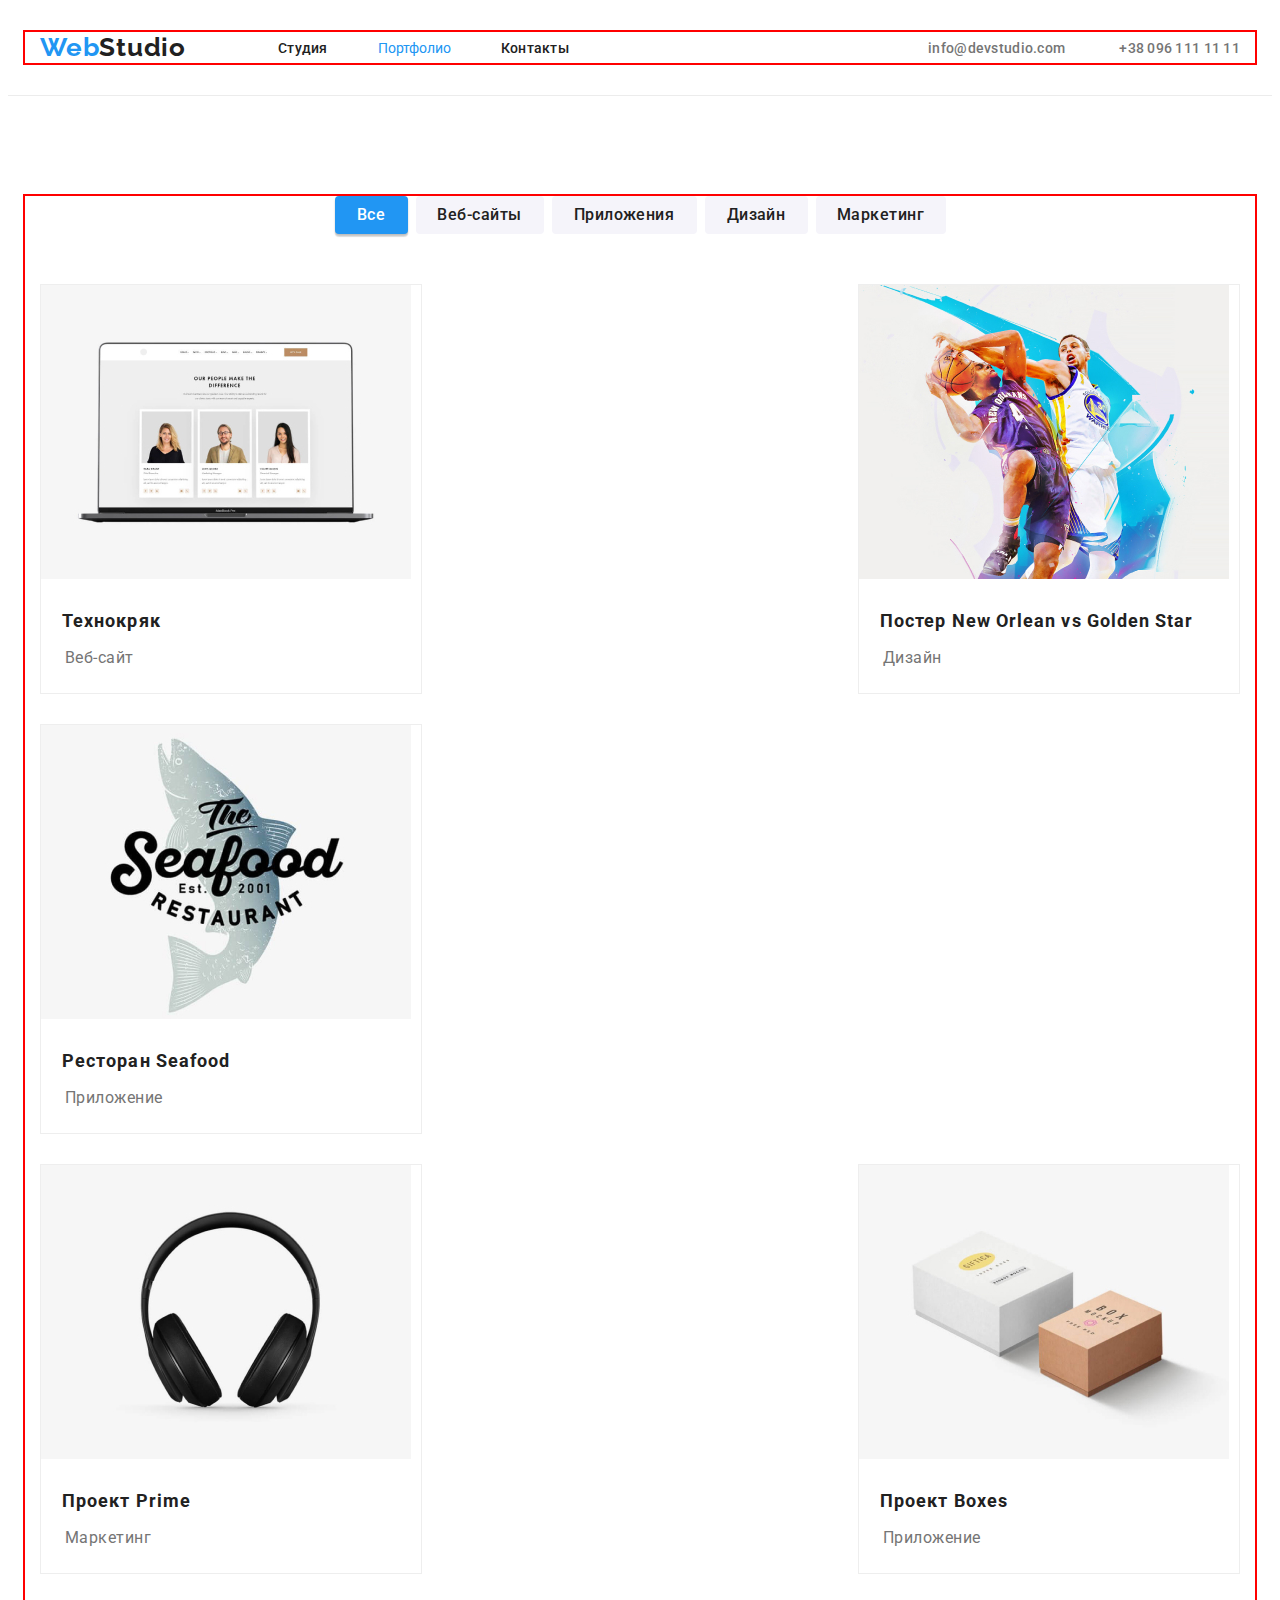
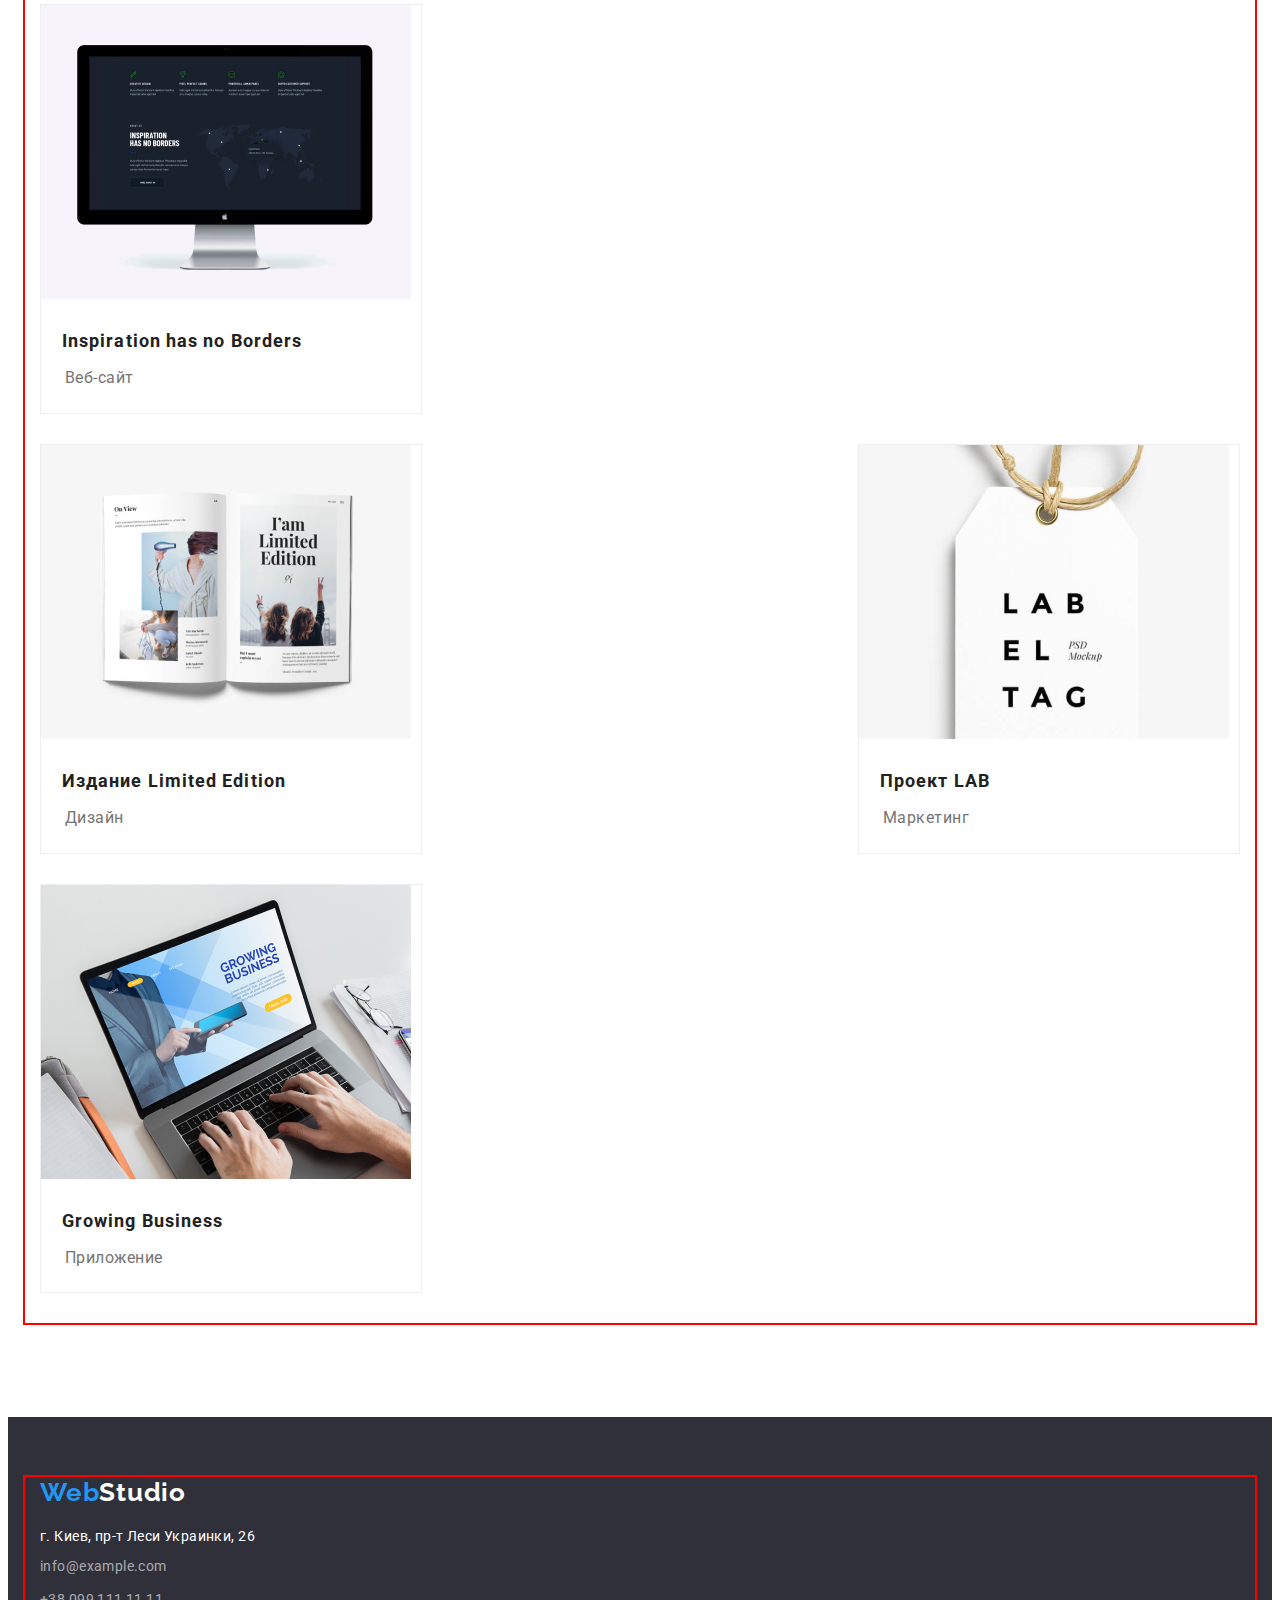
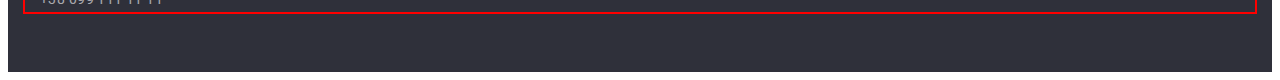
==== portfolio.html @ 5e217f07 "1" ====
<!DOCTYPE html>
<html lang="en">

<head>
    <meta charset="UTF-8" />
    <meta http-equiv="X-UA-Compatible" content="IE=edge" />
    <meta name="viewport" content="width=device-width, initial-scale=1.0" />
    <title>Document</title>
    <link rel="preconnect" href="https://fonts.googleapis.com">
    <link rel="preconnect" href="https://fonts.gstatic.com" crossorigin>
    <link href="https://fonts.googleapis.com/css2?family=Raleway:wght@700&family=Roboto:wght@400;500;700;900&display=swap" rel="stylesheet">
    <link rel="stylesheet" href="https://cdnjs.cloudflare.com/ajax/libs/modern-normalize/1.1.0/modern-normalize.min.css" integrity="sha512-wpPYUAdjBVSE4KJnH1VR1HeZfpl1ub8YT/NKx4PuQ5NmX2tKuGu6U/JRp5y+Y8XG2tV+wKQpNHVUX03MfMFn9Q==" crossorigin="anonymous" referrerpolicy="no-referrer"
    />
    <link rel="stylesheet" href="css/styles.css" />
</head>

<body>
    <header class="header-portfolio header-conect">
        <div class="container header-conect">
            <a href=" " class="logo-portfolio link-for-footer">
                <span class="web-portfolio ">Web</span><span class="studio-portfolio ">Studio</span>
            </a>
            <nav>
                <ul class="menu">
                    <li class="header-items"><a href="index.html " class="studia-portfolio">Студия</a></li>
                    <li class="header-items"><a href="portfolio.html " class="portfolio-2">Портфолио </a></li>
                    <li class="header-items"><a href=" " class="contacts-portfolio">Контакты</a></li>
                </ul>
            </nav>
            <div class="conect">
                <a href="mailto:info@devstudio.com " class="mail-portfolio">info@devstudio.com</a>
                <a href="tel:+380961111111 " class="phone-portfolio">+38 096 111 11 11</a>
            </div>
        </div>
    </header>
    <main>

        <section class="main-section">
            <div class="container">
                <section>
                    <ul class="buttons">
                        <li><button type="button " class="all"><span class="text-for-all"> Все</span></button></li>
                        <li><button type="button " class="website "><span class="text-for-button">Веб-сайты</span> </button></li>
                        <li><button type="button " class="apps"><span class="text-for-button">Приложения</span> </button></li>
                        <li><button type="button " class="design"><span class="text-for-button">Дизайн</span> </button></li>
                        <li><button type="button " class="marketing"><span class="text-for-button">Маркетинг</span> </button></li>
                    </ul>
                </section>
                <section>
                    <div class="container-for-images">

                        <ul class="images-box ">
                            <li class="box">
                                <img src="images/1.1.jpg " alt="Технокряк" width="370" height="294" />
                                <h2 class="for-h2">Технокряк</h2>
                                <p class="for-p ">Веб-сайт</p>
                            </li>
                            <li class="box">
                                <img src="images/2.2.jpg " alt="Постер New Orlean vs Golden Star" width="370" height="294" />
                                <h2 class="for-h2">Постер New Orlean vs Golden Star</h2>
                                <p class="for-p ">Дизайн</p>
                            </li>
                            <li class="box">
                                <img src="images/3.3.jpg " alt="Ресторан Seafood" width="370" height="294" />
                                <h2 class="for-h2">Ресторан Seafood</h2>
                                <p class="for-p ">Приложение</p>
                            </li>
                        </ul>
                        <ul class="images-box">
                            <li class="box">
                                <img src="images/4.4.jpg " alt="headphone" width="370" height="294" />
                                <h2 class="for-h2">Проект Prime</h2>
                                <p class="for-p ">Маркетинг</p>
                            </li>
                            <li class="box">
                                <img src="images/5.5.jpg " alt="Boxes" width="370" height="294" />
                                <h2 class="for-h2">Проект Boxes</h2>
                                <p class="for-p ">Приложение</p>
                            </li>
                            <li class="box">
                                <img src="images/6.6.jpg " alt="Web site on the monitor" width="370" height="294" />
                                <h2 class="for-h2">Inspiration has no Borders</h2>
                                <p class="for-p "> Веб-сайт</p>
                        </ul>
                        <ul class="images-box ">
                            </li>
                            <li class="box">
                                <img src="images/7.7.jpg " alt="Megazine" width="370" height="294" />
                                <h2 class="for-h2">Издание Limited Edition</h2>
                                <p class="for-p ">Дизайн</p>
                            </li>
                            <li class="box">
                                <img src="images/8.8.jpg " alt="tag" width="370" height="294" />
                                <h2 class="for-h2">Проект LAB</h2>
                                <p class="for-p ">Маркетинг</p>
                            </li>
                            <li class="box">
                                <img src="images/9.9.jpg " alt="laptop" width="370" height="294" />
                                <h2 class="for-h2">Growing Business</h2>
                                <p class="for-p ">Приложение</p>
                            </li>
                        </ul>
                    </div>
                </section>
            </div>
        </section>
    </main>

    <footer>
        <div class="container">
            <a href=" " class="logo-footer">
                <span class="web ">Web</span><span class="studio-footer">Studio</span>
            </a>
            <address class="address-flex"> 
            <a href="" class="map-footer">г. Киев, пр-т Леси Украинки, 26</a>
            <a href="mailto:info@example.com" class="mail-footer">info@example.com</a>
            <a href="tel:+380991111111" class="tel-footer">+38 099 111 11 11</a>
        </address>
        </div>
    </footer>
</body>

</html>
---- css/styles.css ----
p,
h1,
h2,
h3,
h4,
h5,
h6 {
    margin: 0;
}

ul,
ol {
    margin: 0;
    padding: 0;
}


/* ----------------------reset---------------------------------- */

:root {
    --main-color: #212121;
    --second-color: #757575;
    --main-font-weight: 500;
}

body {
    font-family: 'Roboto', sans-serif;
    color: black;
}

.container {
    width: 1200px;
    padding-left: 15px;
    padding-right: 15px;
    margin: 0 auto;
    outline: 2px solid red;
}

.header-web {
    padding-top: 24px;
    padding-bottom: 32px;
}

.header-conect {
    display: flex;
    align-items: center
}

.header-items:not(:last-child) {
    margin-right: 50px;
}

.conect {
    margin-left: auto;
}

.logo {
    margin-right: 93px;
    width: 145px;
    height: 31px;
    font-family: Raleway, sans-serif;
    font-weight: bold;
    font-size: 26px;
    line-height: 1.19;
    letter-spacing: 0.03em;
    text-decoration: none;
}

.web {
    font-family: Raleway, sans-serif;
    color: #2196F3;
}

.studio {
    font-family: Raleway, sans-serif;
    color: black;
}

.menu {
    display: flex;
    align-items: center;
    list-style-type: none;
}

.studia {
    width: 49px;
    height: 16px;
    color: #2196F3;
    font-weight: var(--main-font-weight);
    font-size: 14px;
    line-height: 1.14;
    letter-spacing: 0.02em;
    text-decoration: none;
}

.portfolio {
    width: 77px;
    height: 16px;
    color: #212121;
    font-weight: var(--main-font-weight);
    font-size: 14px;
    line-height: 1.14;
    letter-spacing: 0.02em;
    text-decoration: none;
}

.contacts {
    width: 68px;
    height: 16px;
    color: #212121;
    font-weight: var(--main-font-weight);
    font-size: 14px;
    line-height: 1.14;
    letter-spacing: 0.02em;
    text-decoration: none;
}

.mail {
    width: 135px;
    height: 16px;
    text-decoration: none;
    color: #757575;
    font-weight: var(--main-font-weight);
    font-size: 14px;
    line-height: 1.14;
    letter-spacing: 0.02em;
    text-decoration: none;
}

.mail:hover {
    color: #2196F3;
}

.phone {
    text-decoration: none;
    color: #757575;
    font-weight: var(--main-font-weight);
    font-size: 14px;
    line-height: 1.14;
    margin-left: 50px;
}


/* -----------------------------Main-------------------------------- */

.efect {
    background-color: #2F303A;
    padding-top: 200px;
    padding-bottom: 200px;
}

.container-efect {
    display: flex;
    justify-content: center;
}

.for-h1 {
    text-align: center;
    color: #FFFFFF;
    text-transform: uppercase;
    font-weight: 900;
    font-size: 44px;
    line-height: 1.36;
    margin-bottom: 40px
}

.order {
    background-color: #2196F3;
    color: #FFFFFF;
    border-radius: 4px;
    text-align: center;
    width: 200px;
    height: 50px;
    font: inherit;
    font-weight: bold;
    font-size: 16px;
    line-height: 1.87;
    letter-spacing: 0.06em;
}

.text-button {
    font-family: inherit;
    font-style: normal;
    font-weight: bold;
    font-size: 16px;
    line-height: 1.87;
}

.items {
    display: flex;
    justify-content: center;
    list-style-type: none;
}

.our-sence {
    padding-top: 94px;
    padding-bottom: 94px;
}

.evocation {
    padding-top: 94px;
    padding-bottom: 94px;
}

.names {
    width: 270px;
    color: var(--main-color);
    font-weight: bold;
    font-size: 14px;
    line-height: 1.14;
    text-transform: uppercase;
    margin-bottom: 10px;
}

.p-style {
    height: 75px;
    width: 270px;
    color: var(--second-color);
    font-family: inherit;
    font-weight: normal;
    font-size: 14px;
    line-height: 1.71;
}

.block {
    width: 270px;
    height: 75px;
    list-style-type: none;
}

.h2-style {
    color: var(--main-color);
    font-weight: bold;
    font-size: 36px;
    line-height: 1.16;
    text-align: center;
    margin-bottom: 50px;
}

.images {
    display: flex;
    justify-content: center;
    list-style-type: none;
}

.image-item:not(:last-child) {
    margin-right: 30px;
}

.images-team {
    display: flex;
    list-style-type: none;
}

.dream-team {
    background-color: #F5F4FA;
    padding-top: 94px;
    padding-bottom: 94px;
}

.team {
    box-shadow: 0px 1px 3px rgba(0, 0, 0, 0.12), 0px 1px 1px rgba(0, 0, 0, 0.14), 0px 2px 1px rgba(0, 0, 0, 0.2);
    border-radius: 0px 0px 4px 4px;
    width: 270px;
    margin-right: 30px;
}

.full-name {
    text-align: center;
    font-weight: var(--main-font-weight);
    font-size: 16px;
    line-height: 1.18;
    letter-spacing: 0.03em;
    color: var(--main-color);
    margin-top: 30px;
}

.position {
    text-align: center;
    font-size: 16px;
    line-height: 1.18;
    letter-spacing: 0.03em;
    color: var(--second-color);
    margin-top: 10px;
    margin-bottom: 30px;
}

footer {
    background-color: #2F303A;
    padding-top: 60px;
    padding-bottom: 60px;
}

.address-flex {
    display: flex;
    flex-direction: column;
}

.studio-footer {
    font-family: Raleway, sans-serif;
    color: white;
}

.logo-footer {
    width: 145px;
    height: 31px;
    font-family: Raleway, sans-serif;
    font-style: normal;
    font-weight: bold;
    font-size: 26px;
    line-height: 1.19;
    letter-spacing: 0.03em;
    text-decoration: none;
}

.map-footer {
    font-family: inherit;
    font-style: normal;
    font-weight: normal;
    font-size: 14px;
    line-height: 1.19;
    letter-spacing: 0.03em;
    color: #FFFFFF;
    text-decoration: none;
    margin-top: 20px;
}

.mail-footer {
    font-style: normal;
    font-size: 14px;
    line-height: 1.74;
    color: rgba(255, 255, 255, 0.6);
    letter-spacing: 0.03em;
    text-decoration: none;
    margin-top: 9px;
}

.tel-footer {
    font-style: normal;
    font-size: 14px;
    line-height: 1.74;
    color: rgba(255, 255, 255, 0.6);
    letter-spacing: 0.03em;
    text-decoration: none;
    margin-top: 9px;
}


/* -------------------------------------page-portfolio---------------------- */

.header-portfolio {
    border-bottom: 1px solid #ECECEC;
    padding-top: 24px;
    padding-bottom: 32px;
}

.logo-portfolio {
    margin-right: 93px;
    width: 145px;
    height: 31px;
    font-size: 26px;
    font-weight: bold;
    font-family: Raleway, sans-serif;
    letter-spacing: 0.03em;
    text-decoration: none;
}

.web-portfolio {
    color: #2196F3;
}

.studio-portfolio {
    color: var(--main-color);
}

.portfolio-2 {
    width: 77px;
    height: 16px;
    color: #2196F3;
    font-size: 14px;
    text-decoration: none;
}

.studia-portfolio {
    width: 49px;
    height: 16px;
    color: var(--main-color);
    font-weight: var(--main-font-weight);
    font-size: 14px;
    line-height: 1.14;
    letter-spacing: 0.02em;
    text-decoration: none;
}

.contacts-portfolio {
    width: 68px;
    height: 16px;
    color: var(--main-color);
    font-weight: var(--main-font-weight);
    font-size: 14px;
    line-height: 1.14;
    letter-spacing: 0.02em;
    text-decoration: none;
}

.mail-portfolio {
    width: 135px;
    height: 16px;
    text-decoration: none;
    color: #757575;
    font-weight: var(--main-font-weight);
    font-size: 14px;
    line-height: 1.14;
    letter-spacing: 0.02em;
    text-decoration: none;
}

.phone-portfolio {
    text-decoration: none;
    color: #757575;
    font-weight: var(--main-font-weight);
    font-size: 14px;
    line-height: 1.14;
    letter-spacing: 0.02em;
    text-decoration: none;
    margin-left: 50px;
}

.main-section {
    padding-top: 100px;
    padding-bottom: 94px;
}

.buttons {
    display: flex;
    justify-content: center;
    list-style-type: none;
    margin-bottom: 50px;
}


/* for buttons */

.all {
    border-style: none;
    background-color: #2196F3;
    width: 73px;
    height: 38px;
    box-shadow: 0px 3px 1px rgba(0, 0, 0, 0.1), 0px 1px 2px rgba(0, 0, 0, 0.08), 0px 2px 2px rgba(0, 0, 0, 0.12);
    border-radius: 4px;
    margin-right: 8px;
}

.all:hover,
.website:hover,
.apps:hover,
.design:hover,
.marketing:hover {
    border-radius: 4px;
    border: solid #2196F3 0.15em;
}

.website {
    text-align: center;
    width: 128px;
    height: 38px;
    border-style: none;
    background-color: #F5F4FA;
    border-radius: 4px;
    margin-right: 8px;
}

.apps {
    text-align: center;
    width: 145px;
    height: 38px;
    border-style: none;
    background-color: #F5F4FA;
    border-radius: 4px;
    margin-right: 8px;
}

.design {
    text-align: center;
    width: 103px;
    height: 38px;
    border-style: none;
    background-color: #F5F4FA;
    border-radius: 4px;
    margin-right: 8px;
}

.marketing {
    text-align: center;
    width: 130px;
    height: 38px;
    border-style: none;
    background-color: #F5F4FA;
    border-radius: 4px;
}

.text-for-all {
    font-family: 'Roboto', sans-serif;
    font-weight: 500;
    font-weight: var(--main-font-weight);
    font-size: 16px;
    line-height: 1.62;
    letter-spacing: 0.03em;
    color: #FFFFFF;
}

.text-for-all:hover {
    cursor: pointer;
}

.text-for-button {
    font-family: 'Roboto', sans-serif;
    font-weight: 500;
    font-weight: var(--main-font-weight);
    font-size: 16px;
    line-height: 1.62;
    letter-spacing: 0.03em;
    color: var(--main-color);
}

.text-for-button:hover {
    cursor: pointer;
}


/* block-images */

.images-box {
    display: flex;
    justify-content: space-between;
    flex-wrap: wrap;
    margin-left: -30px;
}

.box {
    background-color: #FFFFFF;
    border: 1px solid #EEEEEE;
    list-style-type: none;
    width: calc(100% / 3 - 30px);
    margin-left: 30px;
    margin-bottom: 30px;
}

.for-h2 {
    width: 322px;
    font-weight: bold;
    font-size: 18px;
    line-height: 2;
    letter-spacing: 0.06em;
    color: var(--main-color);
    text-transform: none;
    margin-top: 20px;
    margin-left: 21px;
}

.for-p {
    font-size: 16px;
    line-height: 1.87;
    letter-spacing: 0.03em;
    color: var(--second-color);
    margin-top: 4px;
    margin-bottom: 20px;
    margin-left: 24px;
}
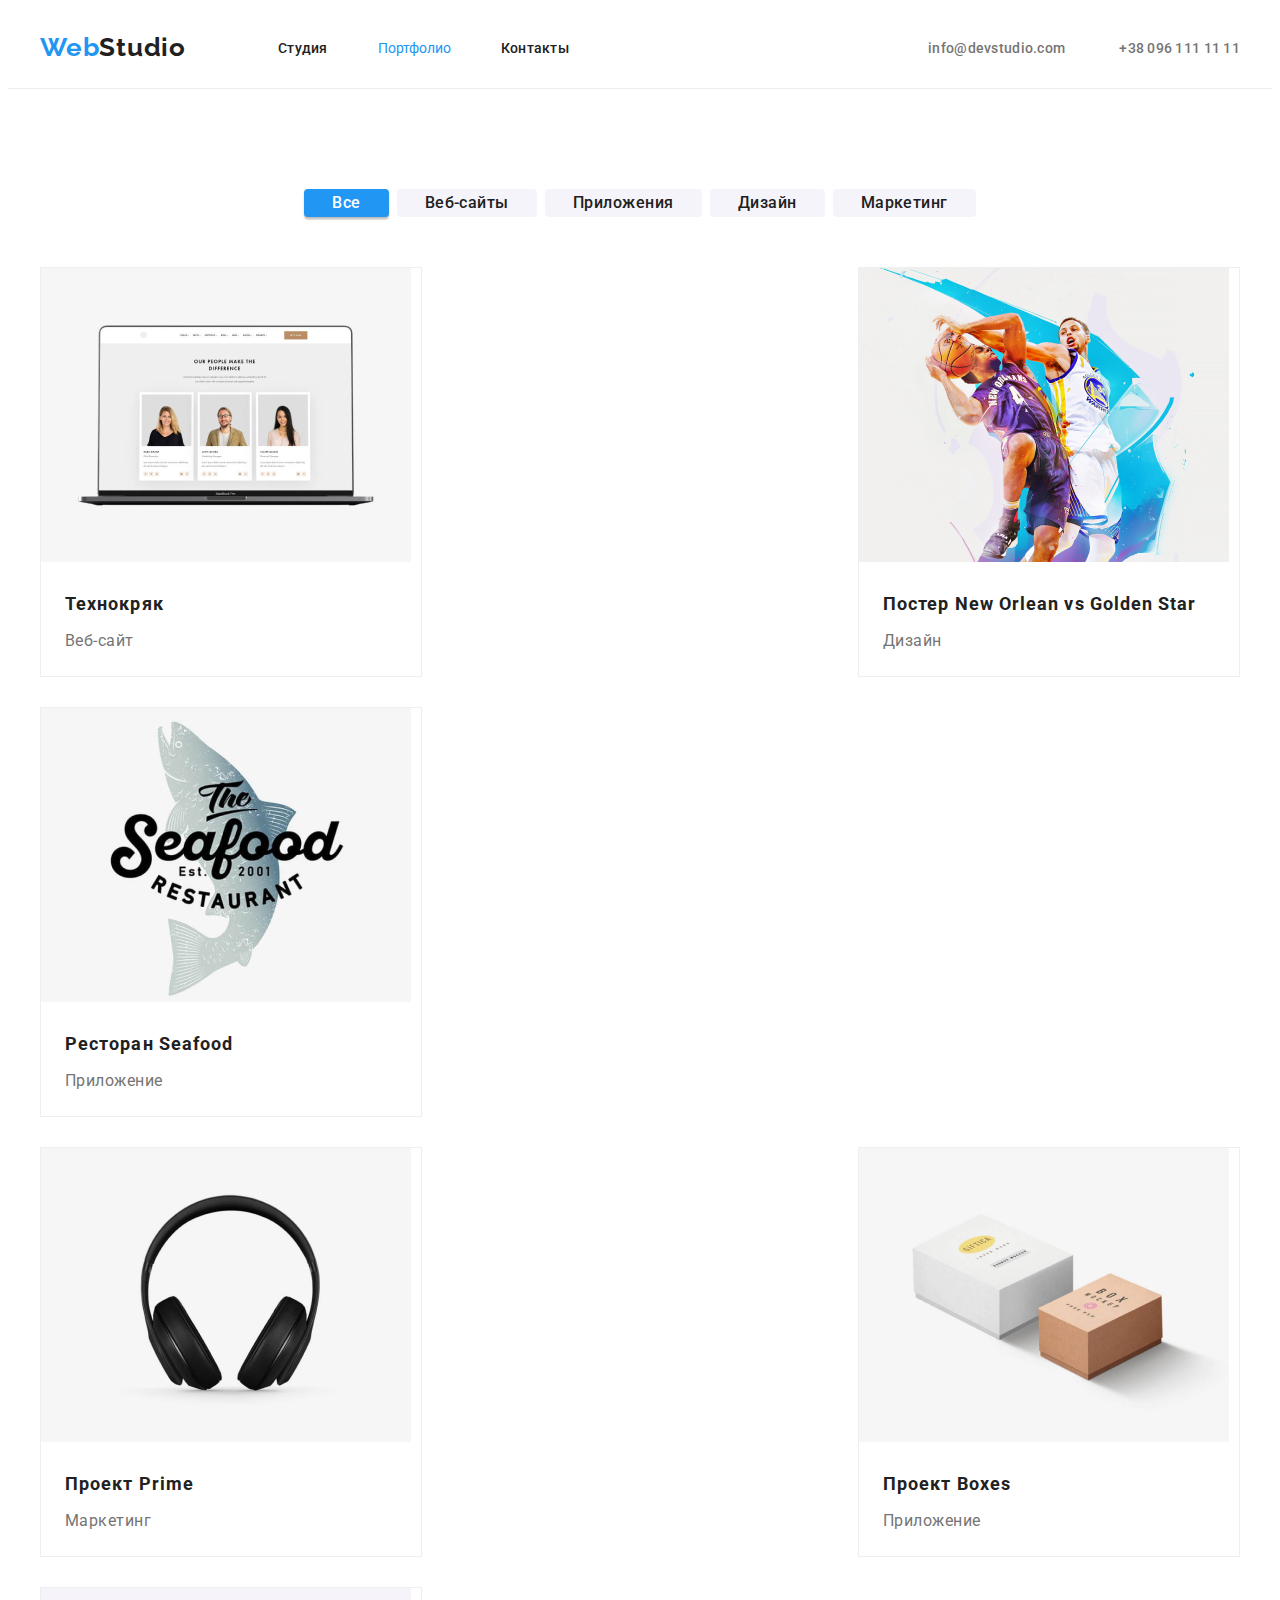
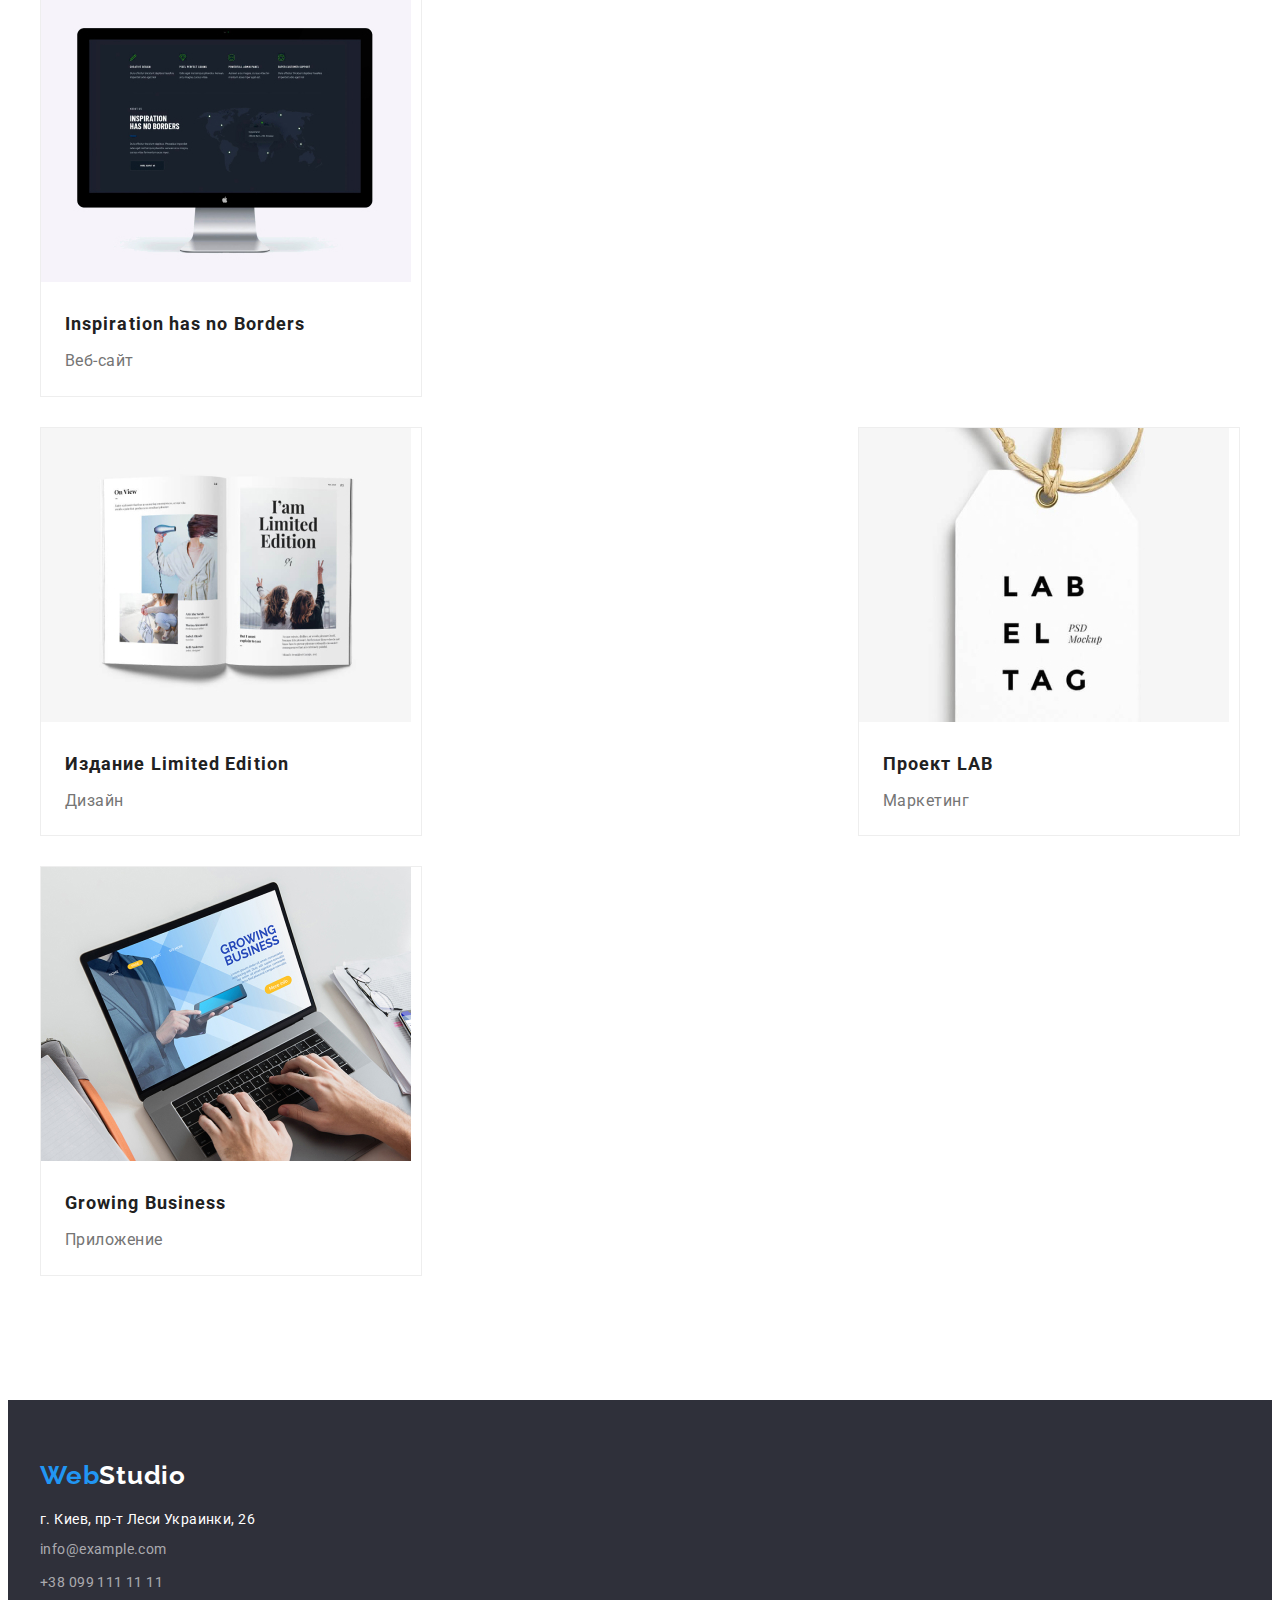
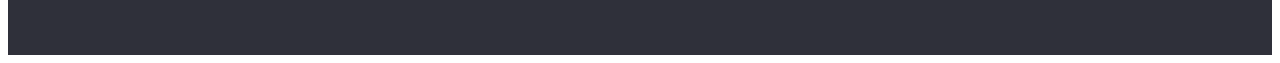
==== commit ce8331a3: "added all fixes" ====
--- a/portfolio.html
+++ b/portfolio.html
@@ -38,12 +38,12 @@
         <section class="main-section">
             <div class="container">
                 <section>
-                    <ul class="buttons">
-                        <li><button type="button " class="all"><span class="text-for-all"> Все</span></button></li>
-                        <li><button type="button " class="website "><span class="text-for-button">Веб-сайты</span> </button></li>
-                        <li><button type="button " class="apps"><span class="text-for-button">Приложения</span> </button></li>
-                        <li><button type="button " class="design"><span class="text-for-button">Дизайн</span> </button></li>
-                        <li><button type="button " class="marketing"><span class="text-for-button">Маркетинг</span> </button></li>
+                    <ul class="buttons-list">
+                        <li class="button-item"><button type="button" class="buttons first-button"><span class="text-for-button text"> Все</span></button></li>
+                        <li class="button-item"><button type="button" class="buttons"><span class="text-for-button">Веб-сайты</span> </button></li>
+                        <li class="button-item"><button type="button" class="buttons"><span class="text-for-button">Приложения</span> </button></li>
+                        <li class="button-item"><button type="button" class="buttons"><span class="text-for-button">Дизайн</span> </button></li>
+                        <li class="button-item"><button type="button" class="buttons"><span class="text-for-button">Маркетинг</span> </button></li>
                     </ul>
                 </section>
                 <section>
@@ -52,52 +52,70 @@
                         <ul class="images-box ">
                             <li class="box">
                                 <img src="images/1.1.jpg " alt="Технокряк" width="370" height="294" />
-                                <h2 class="for-h2">Технокряк</h2>
-                                <p class="for-p ">Веб-сайт</p>
+                                <div class="box-names">
+                                    <h2 class="for-h2">Технокряк</h2>
+                                    <p class="for-p ">Веб-сайт</p>
+                                </div>
                             </li>
                             <li class="box">
                                 <img src="images/2.2.jpg " alt="Постер New Orlean vs Golden Star" width="370" height="294" />
-                                <h2 class="for-h2">Постер New Orlean vs Golden Star</h2>
-                                <p class="for-p ">Дизайн</p>
+                                <div class="box-names">
+                                    <h2 class="for-h2">Постер New Orlean vs Golden Star</h2>
+                                    <p class="for-p ">Дизайн</p>
+                                </div>
                             </li>
                             <li class="box">
                                 <img src="images/3.3.jpg " alt="Ресторан Seafood" width="370" height="294" />
-                                <h2 class="for-h2">Ресторан Seafood</h2>
-                                <p class="for-p ">Приложение</p>
+                                <div class="box-names">
+                                    <h2 class="for-h2">Ресторан Seafood</h2>
+                                    <p class="for-p ">Приложение</p>
+                                </div>
                             </li>
                         </ul>
                         <ul class="images-box">
                             <li class="box">
                                 <img src="images/4.4.jpg " alt="headphone" width="370" height="294" />
-                                <h2 class="for-h2">Проект Prime</h2>
-                                <p class="for-p ">Маркетинг</p>
+                                <div class="box-names">
+                                    <h2 class="for-h2">Проект Prime</h2>
+                                    <p class="for-p ">Маркетинг</p>
+                                </div>
                             </li>
                             <li class="box">
                                 <img src="images/5.5.jpg " alt="Boxes" width="370" height="294" />
-                                <h2 class="for-h2">Проект Boxes</h2>
-                                <p class="for-p ">Приложение</p>
+                                <div class="box-names">
+                                    <h2 class="for-h2">Проект Boxes</h2>
+                                    <p class="for-p ">Приложение</p>
+                                </div>
                             </li>
                             <li class="box">
                                 <img src="images/6.6.jpg " alt="Web site on the monitor" width="370" height="294" />
-                                <h2 class="for-h2">Inspiration has no Borders</h2>
-                                <p class="for-p "> Веб-сайт</p>
+                                <div class="box-names">
+                                    <h2 class="for-h2">Inspiration has no Borders</h2>
+                                    <p class="for-p "> Веб-сайт</p>
+                                </div>
                         </ul>
                         <ul class="images-box ">
                             </li>
                             <li class="box">
                                 <img src="images/7.7.jpg " alt="Megazine" width="370" height="294" />
-                                <h2 class="for-h2">Издание Limited Edition</h2>
-                                <p class="for-p ">Дизайн</p>
+                                <div class="box-names">
+                                    <h2 class="for-h2">Издание Limited Edition</h2>
+                                    <p class="for-p ">Дизайн</p>
+                                </div>
                             </li>
                             <li class="box">
                                 <img src="images/8.8.jpg " alt="tag" width="370" height="294" />
-                                <h2 class="for-h2">Проект LAB</h2>
-                                <p class="for-p ">Маркетинг</p>
+                                <div class="box-names">
+                                    <h2 class="for-h2">Проект LAB</h2>
+                                    <p class="for-p ">Маркетинг</p>
+                                </div>
                             </li>
                             <li class="box">
                                 <img src="images/9.9.jpg " alt="laptop" width="370" height="294" />
-                                <h2 class="for-h2">Growing Business</h2>
-                                <p class="for-p ">Приложение</p>
+                                <div class="box-names">
+                                    <h2 class="for-h2">Growing Business</h2>
+                                    <p class="for-p ">Приложение</p>
+                                </div>
                             </li>
                         </ul>
                     </div>
--- a/css/styles.css
+++ b/css/styles.css
@@ -33,12 +33,11 @@
     padding-left: 15px;
     padding-right: 15px;
     margin: 0 auto;
-    outline: 2px solid red;
 }
 
 .header-web {
     padding-top: 24px;
-    padding-bottom: 32px;
+    padding-bottom: 25px;
 }
 
 .header-conect {
@@ -188,13 +187,12 @@
 
 .items {
     display: flex;
-    justify-content: center;
+    align-items: center;
     list-style-type: none;
 }
 
 .our-sence {
     padding-top: 94px;
-    padding-bottom: 94px;
 }
 
 .evocation {
@@ -213,7 +211,6 @@
 }
 
 .p-style {
-    height: 75px;
     width: 270px;
     color: var(--second-color);
     font-family: inherit;
@@ -224,8 +221,11 @@
 
 .block {
     width: 270px;
-    height: 75px;
-    list-style-type: none;
+    list-style-type: none;
+}
+
+.block:not(:last-child) {
+    margin-right: 30px;
 }
 
 .h2-style {
@@ -265,6 +265,11 @@
     margin-right: 30px;
 }
 
+.team-mambers {
+    padding-top: 30px;
+    padding-bottom: 30px;
+}
+
 .full-name {
     text-align: center;
     font-weight: var(--main-font-weight);
@@ -272,7 +277,6 @@
     line-height: 1.18;
     letter-spacing: 0.03em;
     color: var(--main-color);
-    margin-top: 30px;
 }
 
 .position {
@@ -282,7 +286,6 @@
     letter-spacing: 0.03em;
     color: var(--second-color);
     margin-top: 10px;
-    margin-bottom: 30px;
 }
 
 footer {
@@ -351,7 +354,7 @@
 .header-portfolio {
     border-bottom: 1px solid #ECECEC;
     padding-top: 24px;
-    padding-bottom: 32px;
+    padding-bottom: 25px;
 }
 
 .logo-portfolio {
@@ -431,72 +434,34 @@
     padding-bottom: 94px;
 }
 
+.buttons-list {
+    display: flex;
+    justify-content: center;
+    list-style-type: none;
+    margin-bottom: 50px;
+}
+
 .buttons {
-    display: flex;
-    justify-content: center;
-    list-style-type: none;
-    margin-bottom: 50px;
-}
-
-
-/* for buttons */
-
-.all {
-    border-style: none;
-    background-color: #2196F3;
-    width: 73px;
-    height: 38px;
-    box-shadow: 0px 3px 1px rgba(0, 0, 0, 0.1), 0px 1px 2px rgba(0, 0, 0, 0.08), 0px 2px 2px rgba(0, 0, 0, 0.12);
-    border-radius: 4px;
-    margin-right: 8px;
-}
-
-.all:hover,
-.website:hover,
-.apps:hover,
-.design:hover,
-.marketing:hover {
-    border-radius: 4px;
-    border: solid #2196F3 0.15em;
-}
-
-.website {
-    text-align: center;
-    width: 128px;
-    height: 38px;
     border-style: none;
     background-color: #F5F4FA;
     border-radius: 4px;
+}
+
+.button-item:not(:last-child) {
     margin-right: 8px;
 }
 
-.apps {
-    text-align: center;
-    width: 145px;
-    height: 38px;
-    border-style: none;
-    background-color: #F5F4FA;
+.first-button {
+    background-color: #2196F3;
+    box-shadow: 0px 3px 1px rgba(0, 0, 0, 0.1), 0px 1px 2px rgba(0, 0, 0, 0.08), 0px 2px 2px rgba(0, 0, 0, 0.12);
+}
+
+
+/* for buttons */
+
+.buttons:hover {
     border-radius: 4px;
-    margin-right: 8px;
-}
-
-.design {
-    text-align: center;
-    width: 103px;
-    height: 38px;
-    border-style: none;
-    background-color: #F5F4FA;
-    border-radius: 4px;
-    margin-right: 8px;
-}
-
-.marketing {
-    text-align: center;
-    width: 130px;
-    height: 38px;
-    border-style: none;
-    background-color: #F5F4FA;
-    border-radius: 4px;
+    border: solid #2196F3 0.15em;
 }
 
 .text-for-all {
@@ -506,11 +471,6 @@
     font-size: 16px;
     line-height: 1.62;
     letter-spacing: 0.03em;
-    color: #FFFFFF;
-}
-
-.text-for-all:hover {
-    cursor: pointer;
 }
 
 .text-for-button {
@@ -521,6 +481,11 @@
     line-height: 1.62;
     letter-spacing: 0.03em;
     color: var(--main-color);
+    padding: 6px 22px;
+}
+
+.text {
+    color: #FFFFFF;
 }
 
 .text-for-button:hover {
@@ -546,6 +511,10 @@
     margin-bottom: 30px;
 }
 
+.box-names {
+    padding: 20px 24px;
+}
+
 .for-h2 {
     width: 322px;
     font-weight: bold;
@@ -554,8 +523,6 @@
     letter-spacing: 0.06em;
     color: var(--main-color);
     text-transform: none;
-    margin-top: 20px;
-    margin-left: 21px;
 }
 
 .for-p {
@@ -564,6 +531,4 @@
     letter-spacing: 0.03em;
     color: var(--second-color);
     margin-top: 4px;
-    margin-bottom: 20px;
-    margin-left: 24px;
 }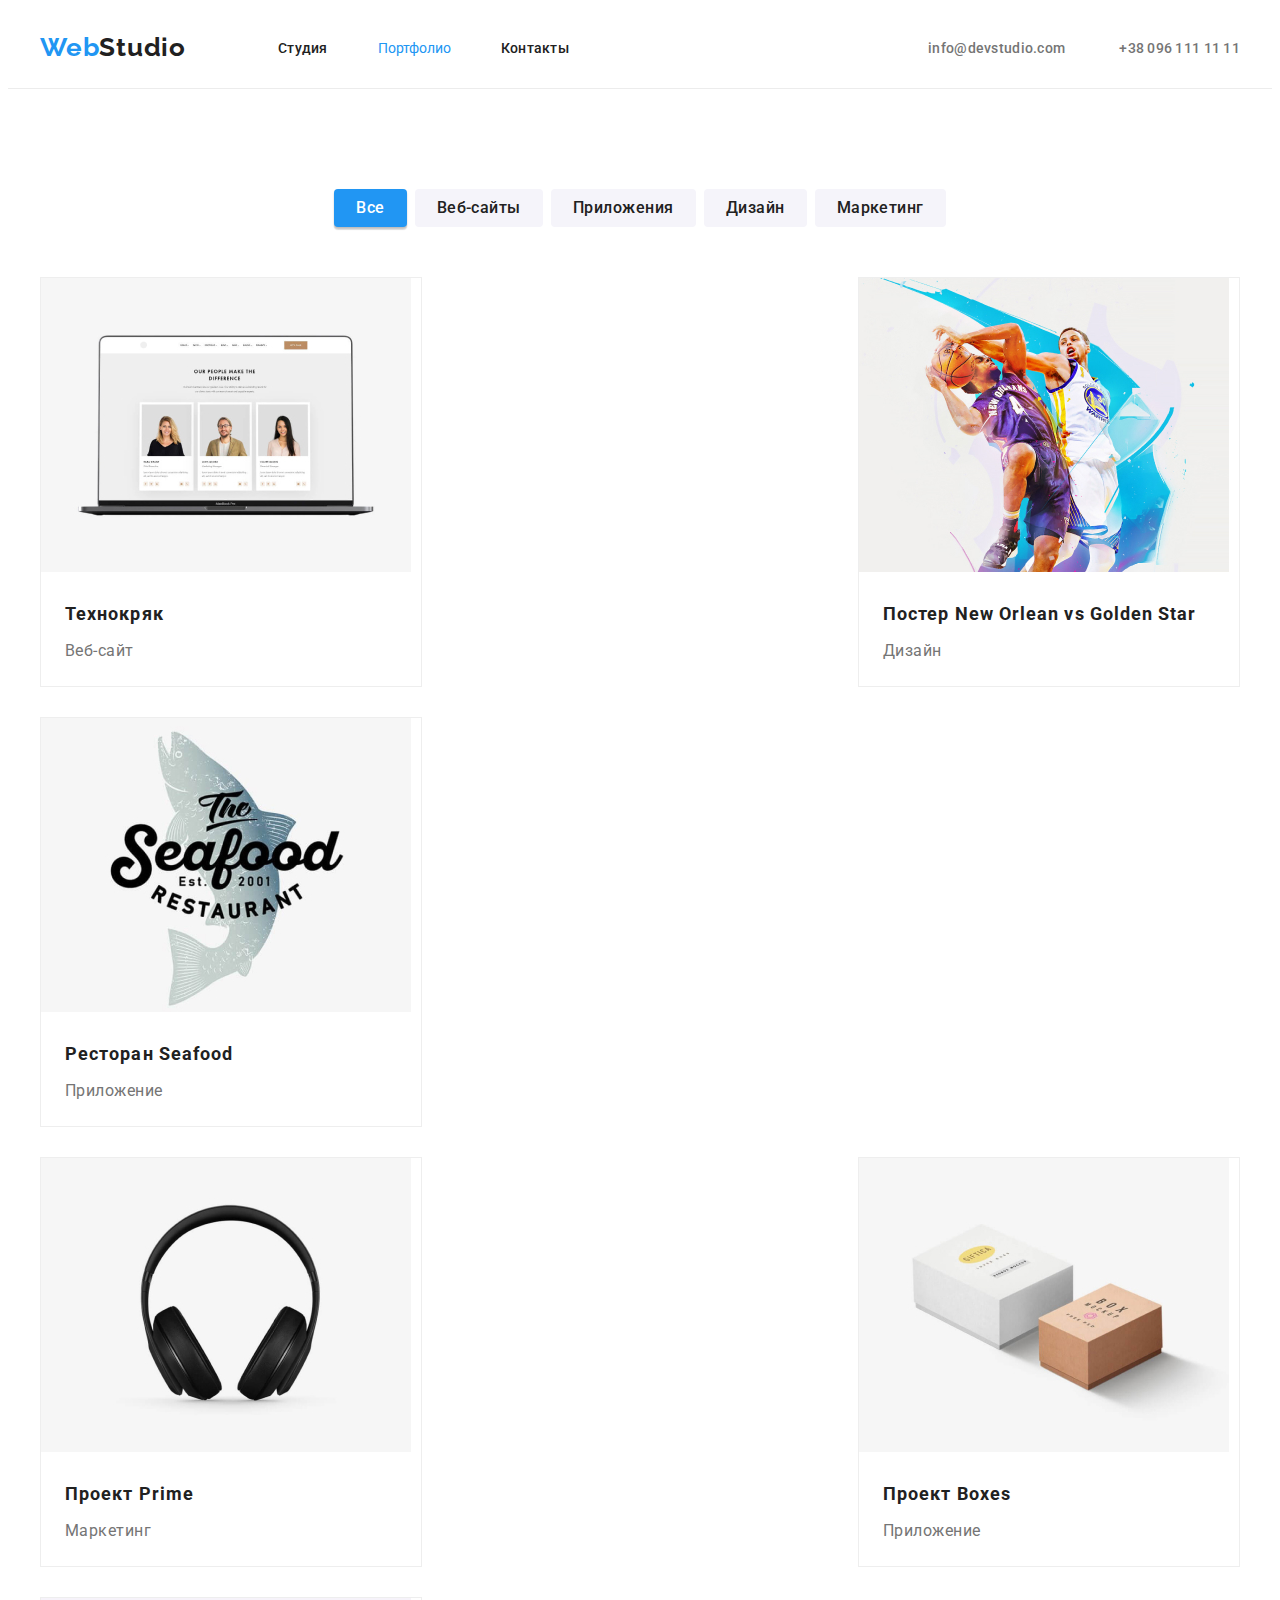
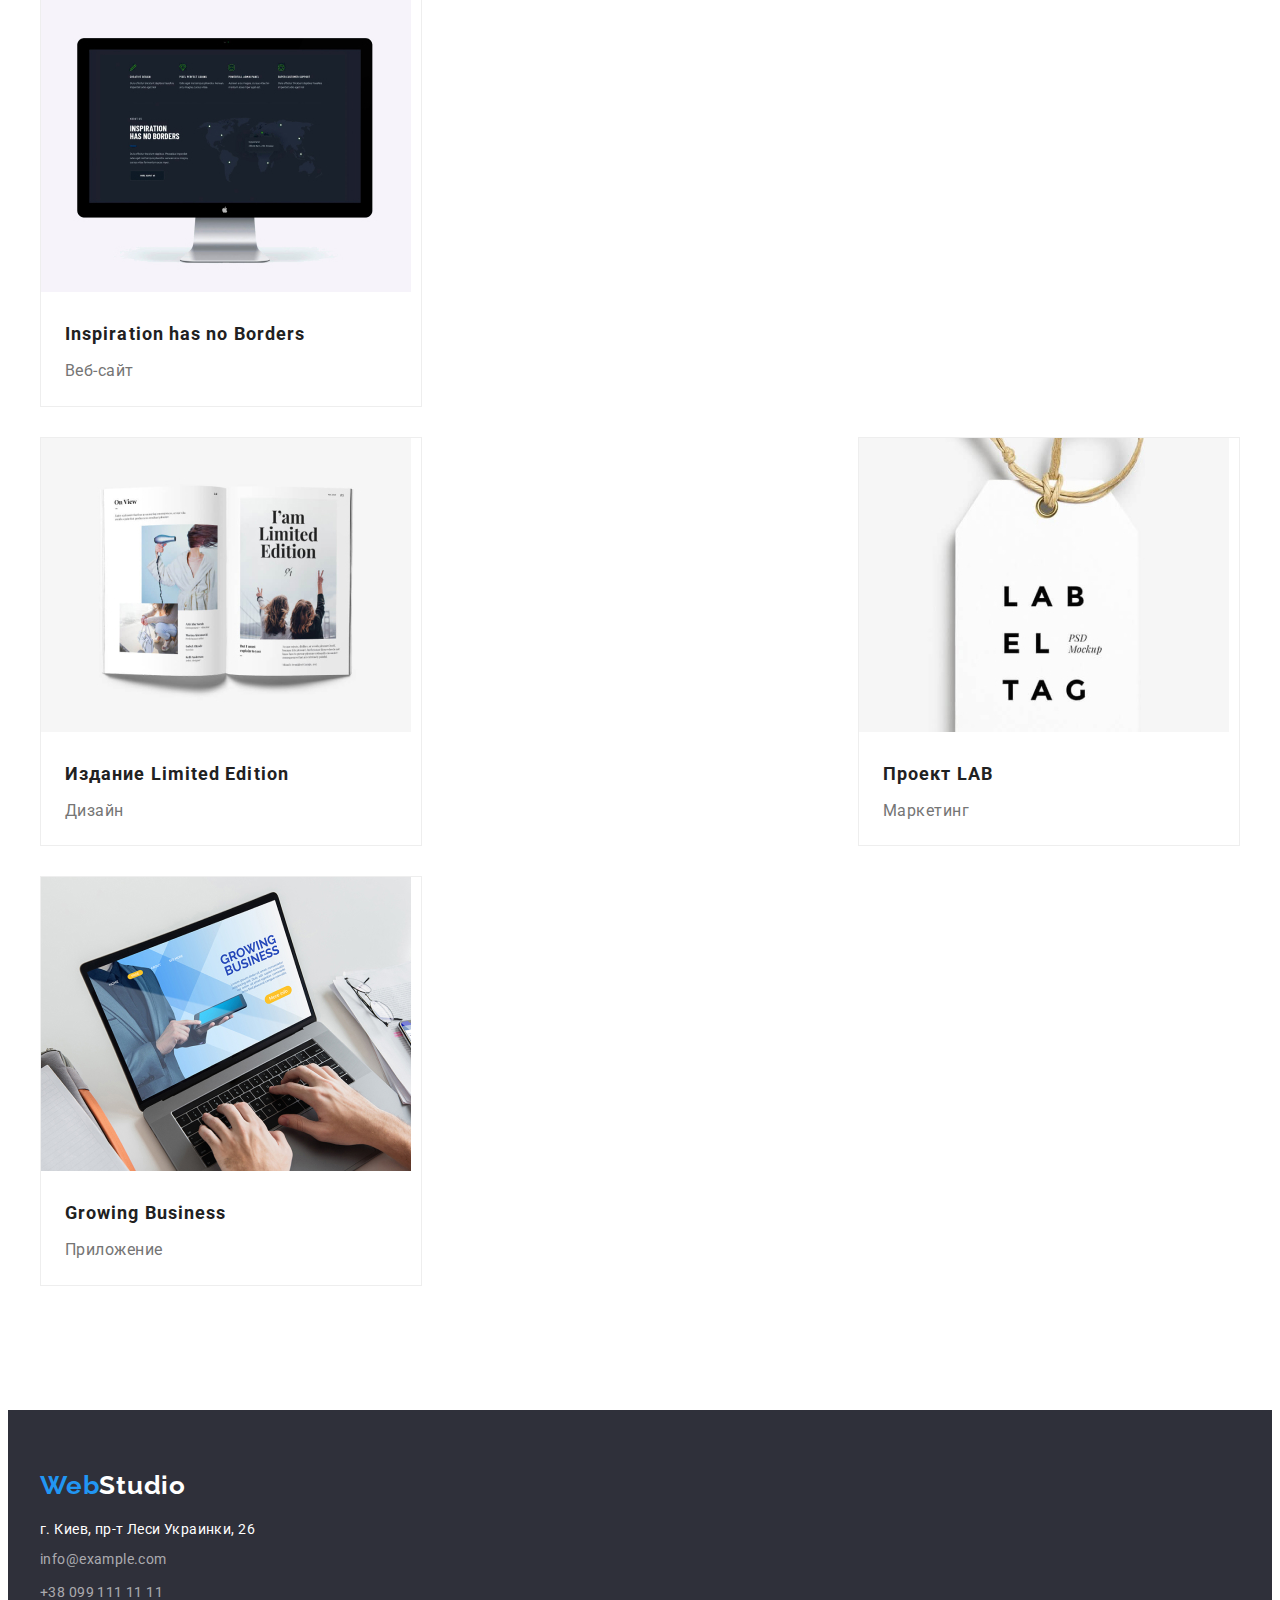
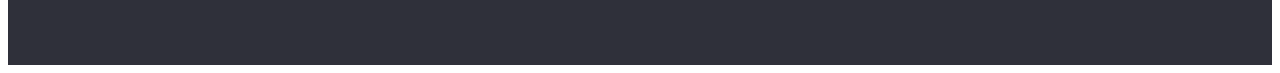
==== commit cd075b27: "1" ====
--- a/portfolio.html
+++ b/portfolio.html
@@ -39,11 +39,11 @@
             <div class="container">
                 <section>
                     <ul class="buttons-list">
-                        <li class="button-item"><button type="button" class="buttons first-button"><span class="text-for-button text"> Все</span></button></li>
-                        <li class="button-item"><button type="button" class="buttons"><span class="text-for-button">Веб-сайты</span> </button></li>
-                        <li class="button-item"><button type="button" class="buttons"><span class="text-for-button">Приложения</span> </button></li>
-                        <li class="button-item"><button type="button" class="buttons"><span class="text-for-button">Дизайн</span> </button></li>
-                        <li class="button-item"><button type="button" class="buttons"><span class="text-for-button">Маркетинг</span> </button></li>
+                        <li class="button-item"><button type="button" class="buttons first-button text">Все</button></li>
+                        <li class="button-item"><button type="button" class="buttons">Веб-сайты</button></li>
+                        <li class="button-item"><button type="button" class="buttons">Приложения</button></li>
+                        <li class="button-item"><button type="button" class="buttons">Дизайн</button></li>
+                        <li class="button-item"><button type="button" class="buttons">Маркетинг</button></li>
                     </ul>
                 </section>
                 <section>
--- a/css/styles.css
+++ b/css/styles.css
@@ -445,6 +445,14 @@
     border-style: none;
     background-color: #F5F4FA;
     border-radius: 4px;
+    font-family: 'Roboto', sans-serif;
+    font-weight: 500;
+    font-weight: var(--main-font-weight);
+    font-size: 16px;
+    line-height: 1.62;
+    letter-spacing: 0.03em;
+    color: var(--main-color);
+    padding: 6px 22px;
 }
 
 .button-item:not(:last-child) {
@@ -462,34 +470,11 @@
 .buttons:hover {
     border-radius: 4px;
     border: solid #2196F3 0.15em;
-}
-
-.text-for-all {
-    font-family: 'Roboto', sans-serif;
-    font-weight: 500;
-    font-weight: var(--main-font-weight);
-    font-size: 16px;
-    line-height: 1.62;
-    letter-spacing: 0.03em;
-}
-
-.text-for-button {
-    font-family: 'Roboto', sans-serif;
-    font-weight: 500;
-    font-weight: var(--main-font-weight);
-    font-size: 16px;
-    line-height: 1.62;
-    letter-spacing: 0.03em;
-    color: var(--main-color);
-    padding: 6px 22px;
+    cursor: pointer;
 }
 
 .text {
     color: #FFFFFF;
-}
-
-.text-for-button:hover {
-    cursor: pointer;
 }
 
 
